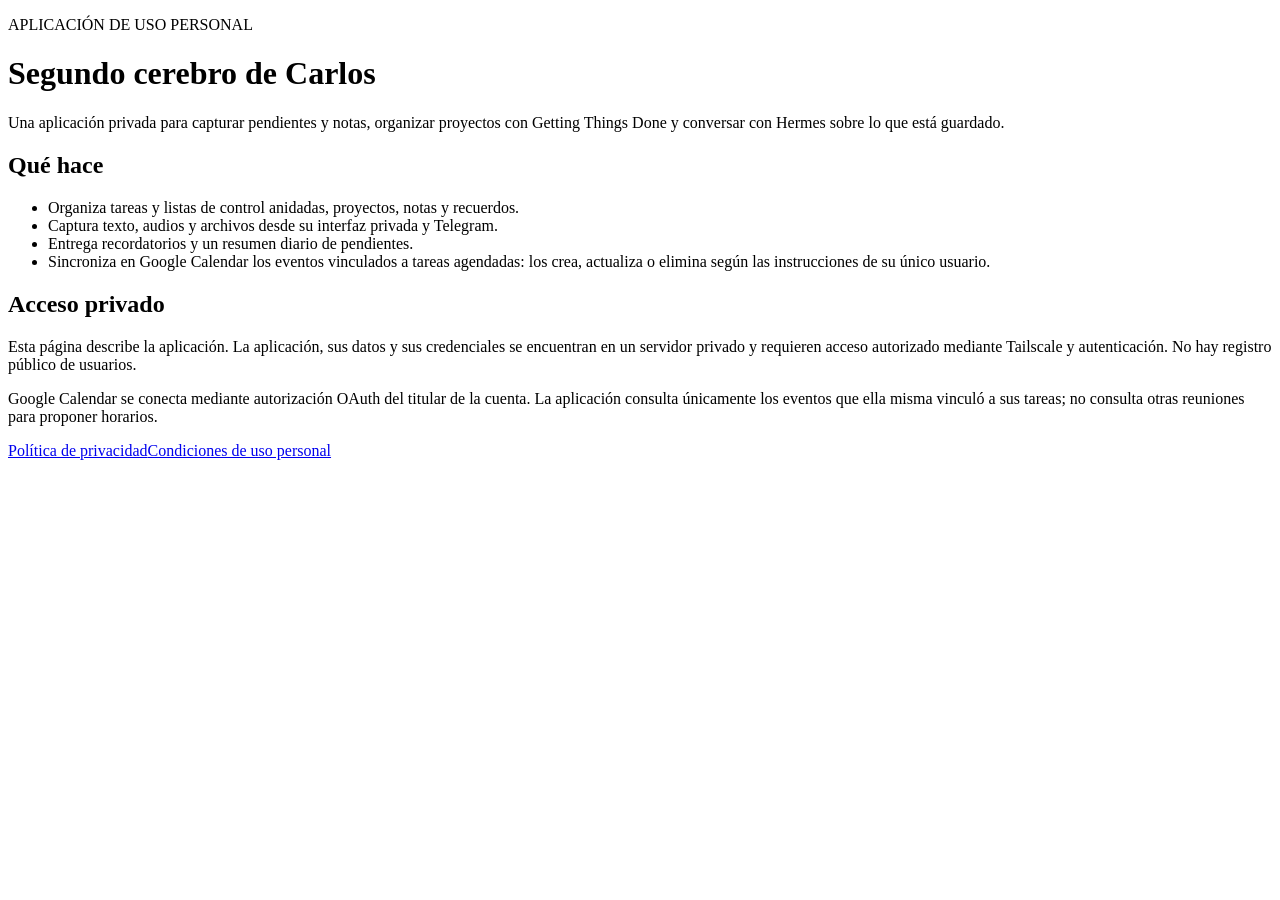
==== index.html @ 001a175a "Publicar index.html de Segundo cerebro" ====
<!doctype html><html lang="es"><head><meta charset="utf-8"><meta name="viewport" content="width=device-width,initial-scale=1"><title>Segundo cerebro de Carlos</title><link rel="stylesheet" href="style.css"></head><body><main><p class="eyebrow">APLICACIÓN DE USO PERSONAL</p><h1>Segundo cerebro de Carlos</h1><p>Una aplicación privada para capturar pendientes y notas, organizar proyectos con Getting Things Done y conversar con Hermes sobre lo que está guardado.</p><h2>Qué hace</h2><ul><li>Organiza tareas y listas de control anidadas, proyectos, notas y recuerdos.</li><li>Captura texto, audios y archivos desde su interfaz privada y Telegram.</li><li>Entrega recordatorios y un resumen diario de pendientes.</li><li>Sincroniza en Google Calendar los eventos vinculados a tareas agendadas: los crea, actualiza o elimina según las instrucciones de su único usuario.</li></ul><h2>Acceso privado</h2><p>Esta página describe la aplicación. La aplicación, sus datos y sus credenciales se encuentran en un servidor privado y requieren acceso autorizado mediante Tailscale y autenticación. No hay registro público de usuarios.</p><p>Google Calendar se conecta mediante autorización OAuth del titular de la cuenta. La aplicación consulta únicamente los eventos que ella misma vinculó a sus tareas; no consulta otras reuniones para proponer horarios.</p><nav><a href="privacy.html">Política de privacidad</a><a href="terms.html">Condiciones de uso personal</a></nav></main></body></html>
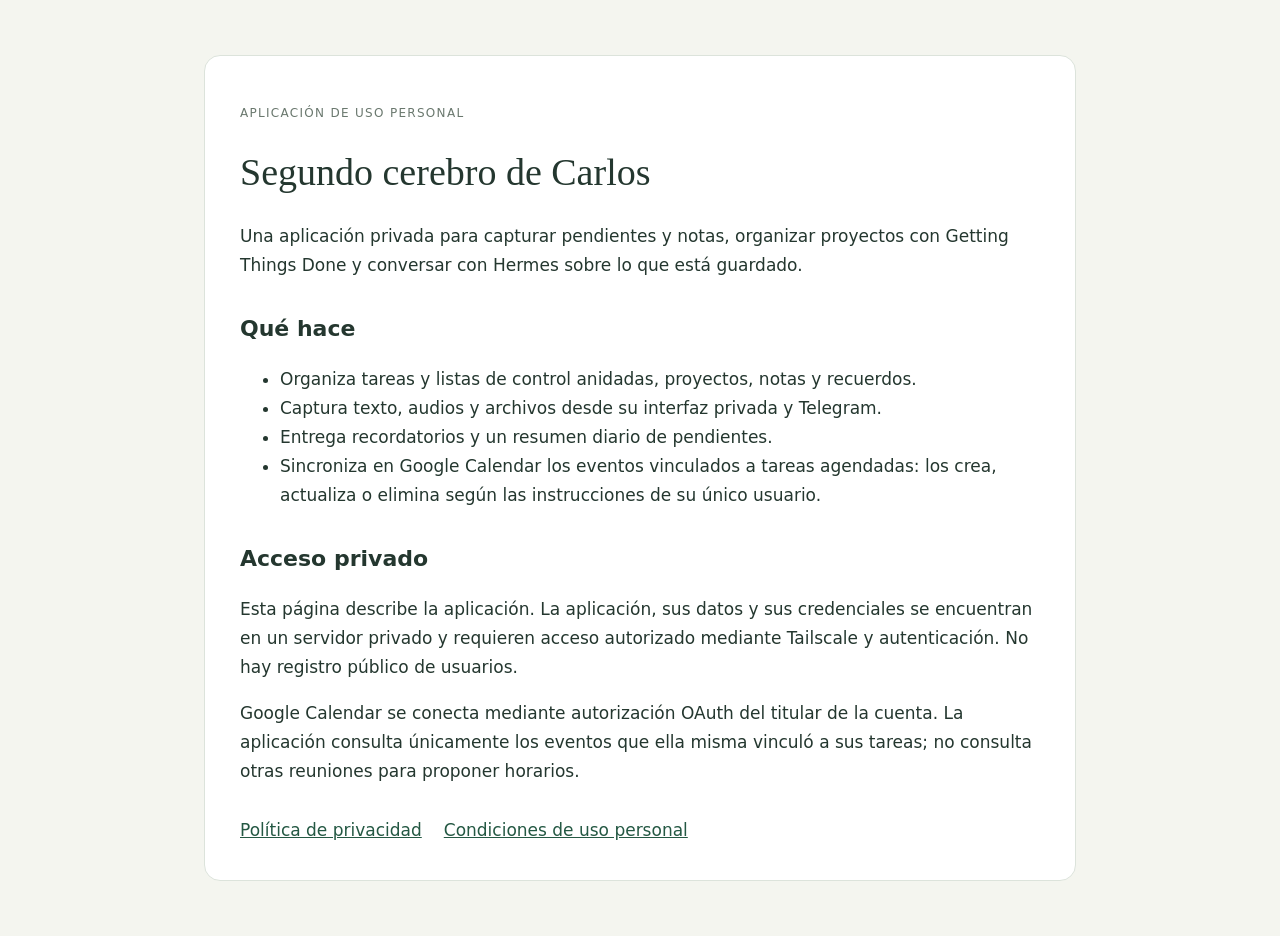
==== commit 01a359b0: "Verify control of personal informational site for Google OAuth" ====
--- a/index.html
+++ b/index.html
@@ -1 +1 @@
-<!doctype html><html lang="es"><head><meta charset="utf-8"><meta name="viewport" content="width=device-width,initial-scale=1"><title>Segundo cerebro de Carlos</title><link rel="stylesheet" href="style.css"></head><body><main><p class="eyebrow">APLICACIÓN DE USO PERSONAL</p><h1>Segundo cerebro de Carlos</h1><p>Una aplicación privada para capturar pendientes y notas, organizar proyectos con Getting Things Done y conversar con Hermes sobre lo que está guardado.</p><h2>Qué hace</h2><ul><li>Organiza tareas y listas de control anidadas, proyectos, notas y recuerdos.</li><li>Captura texto, audios y archivos desde su interfaz privada y Telegram.</li><li>Entrega recordatorios y un resumen diario de pendientes.</li><li>Sincroniza en Google Calendar los eventos vinculados a tareas agendadas: los crea, actualiza o elimina según las instrucciones de su único usuario.</li></ul><h2>Acceso privado</h2><p>Esta página describe la aplicación. La aplicación, sus datos y sus credenciales se encuentran en un servidor privado y requieren acceso autorizado mediante Tailscale y autenticación. No hay registro público de usuarios.</p><p>Google Calendar se conecta mediante autorización OAuth del titular de la cuenta. La aplicación consulta únicamente los eventos que ella misma vinculó a sus tareas; no consulta otras reuniones para proponer horarios.</p><nav><a href="privacy.html">Política de privacidad</a><a href="terms.html">Condiciones de uso personal</a></nav></main></body></html>
+<!doctype html><html lang="es"><head><meta charset="utf-8"><meta name="google-site-verification" content="sPuglnJ57RrNvyhqONNkuu38eIUPDX5E0wIsq8T8lwk"><meta name="viewport" content="width=device-width,initial-scale=1"><title>Segundo cerebro de Carlos</title><link rel="stylesheet" href="style.css"></head><body><main><p class="eyebrow">APLICACIÓN DE USO PERSONAL</p><h1>Segundo cerebro de Carlos</h1><p>Una aplicación privada para capturar pendientes y notas, organizar proyectos con Getting Things Done y conversar con Hermes sobre lo que está guardado.</p><h2>Qué hace</h2><ul><li>Organiza tareas y listas de control anidadas, proyectos, notas y recuerdos.</li><li>Captura texto, audios y archivos desde su interfaz privada y Telegram.</li><li>Entrega recordatorios y un resumen diario de pendientes.</li><li>Sincroniza en Google Calendar los eventos vinculados a tareas agendadas: los crea, actualiza o elimina según las instrucciones de su único usuario.</li></ul><h2>Acceso privado</h2><p>Esta página describe la aplicación. La aplicación, sus datos y sus credenciales se encuentran en un servidor privado y requieren acceso autorizado mediante Tailscale y autenticación. No hay registro público de usuarios.</p><p>Google Calendar se conecta mediante autorización OAuth del titular de la cuenta. La aplicación consulta únicamente los eventos que ella misma vinculó a sus tareas; no consulta otras reuniones para proponer horarios.</p><nav><a href="privacy.html">Política de privacidad</a><a href="terms.html">Condiciones de uso personal</a></nav></main></body></html>
--- a/style.css
+++ b/style.css
@@ -0,0 +1 @@
+body{margin:0;background:#f4f5ef;color:#24372f;font:17px/1.7 system-ui,sans-serif}main{max-width:800px;margin:55px auto;padding:35px;background:white;border:1px solid #dce3db;border-radius:16px}h1{font:38px Georgia,serif;line-height:1.25}h2{font-size:22px;margin-top:30px}a{color:#245843}nav{display:flex;flex-wrap:wrap;gap:22px;margin-top:30px}.eyebrow{font-size:12px;letter-spacing:1.3px;color:#6a786e}@media(max-width:760px){main{margin:18px;padding:24px}h1{font-size:30px}}
